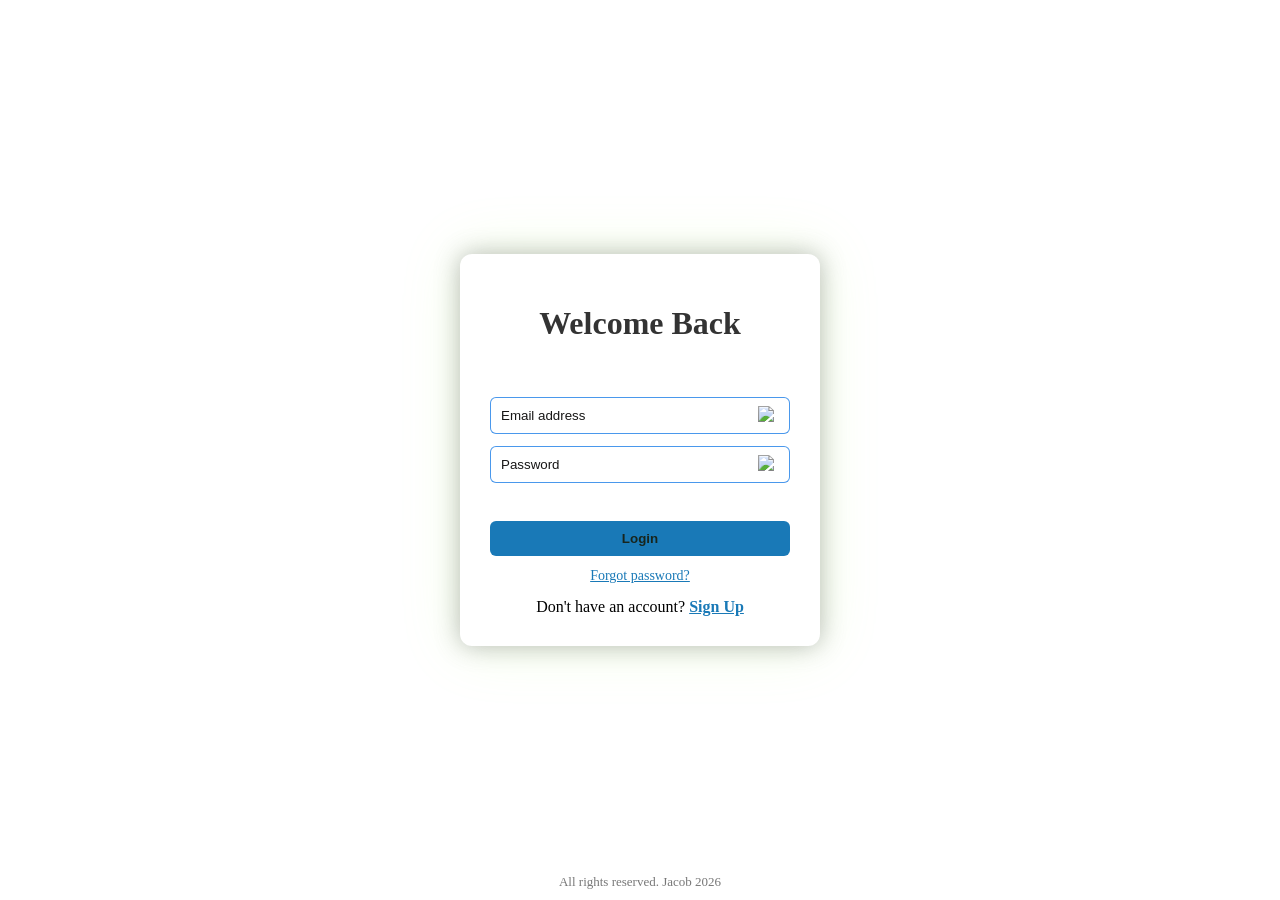
==== index.html @ 129a1da0 "Add files via upload" ====
<!DOCTYPE html>
<html>
<head>
    <meta name="viewport" content="width=device-width, initial-scale=1">
    <title>Login Page</title>
    <link rel="stylesheet" href="style.css">
</head>
<body>
    <div class="login">
        <h1>Welcome Back</h1>
        <p>Login to your account</p>

        <form id="loginForm">
            <div class="email-box">
              <input type="email" id="email" list="emailList" placeholder="Email address" autocomplete="email" required>
                <datalist id="emailList">
                    <option value="jacob@gmail.com">
                    <option value="maria@gmail.com">
                </datalist>
                <img class="icon-right no-click" src="https://cdn.jsdelivr.net/npm/lucide-static@0.452.0/icons/mail.svg" alt="email icon">
            </div>

            <div class="password-box">
                <input type="password" id="password" placeholder="Password" required>
                <img class="icon-right" id="eyeIcon" src="https://cdn.jsdelivr.net/npm/lucide-static@0.452.0/icons/eye.svg" alt="show password">
            </div>

            <p id="errorMsg"></p>

            <button type="submit">Login</button>
        </form>

        <a href="#">Forgot password?</a>

        <span>Don't have an account? <a href="signup.html" class="inline-link">Sign Up</a></span>
    </div>

    <footer>All rights reserved. Jacob 2026</footer>

    <script src="script.js"></script>
</body>
</html>
---- style.css ----
body {
  margin: 0;
  min-height: 100vh;    
  display: flex;
  flex-direction: column;
  justify-content: center;
  align-items: center;
  background: white;
  font-family: href('https://www.fontshare.com/fonts/stardom');
  color: white;
}

.login {
  width: 300px;
  padding: 30px;
  text-align: center;
  background: rgba(255, 255, 255, 0.06);
  border-radius: 12px;
  box-shadow: 0 0 25px rgba(102, 102, 102, 0.45098039215686275), 0 0 60px rgba(183, 255, 114, 0.2);
  transition: 0.7s;
}
.login:hover {
  transform: translateY(-2px) scale(1.02);
}

.login h1 {
  color: #333333;
}

.email-box,
.password-box {
  position: relative;
  margin-bottom: 12px;
}

.login input {
  width: 100%;
  padding: 10px 40px 10px 10px;  /* room on the right for the icon */
  margin: 0;
  border: 1px solid rgba(45, 135, 233, 0.8588235294117647);
  border-radius: 6px;
  background: #ffffff;
  color: hwb(0 8% 92%);
  box-sizing: border-box;
  transition: 0.3s;
  
}

.login input::placeholder {
  color: rgba(13, 11, 11, 0.9568627450980393);
}

.login input:focus {
  outline: none;
  border-color: #45a2cc;
  box-shadow: 0 0 8px #1979b7;
}

.login input::selection {
  background: #1979b7;
  color: #18251D;
}

.login button {
  width: 100%;
  padding: 10px;
  background: #1979b7;
  color: #18251D;
  font-weight: bold;
  border: none;
  border-radius: 6px;
  cursor: pointer;
  transition: 0.3s;
}

.login button:hover {
  background: white;
  box-shadow: 0 0 15px #1979b7;
  transform: translateY(-2px);
}

.login a {
  display: block;
  margin: 12px 0;
  font-size: 14px;
  color: #1979b7;
}

/* the icon, placed on the right side of its box */
.icon-right {
  position: absolute;
  top: 50%;
  right: 12px;
  transform: translateY(-50%);
  width: 20px;
  height: 20px;
  cursor: pointer;
}

.no-click {
  pointer-events: none;
}
input::-webkit-calendar-picker-indicator {
    display: none !important;
}

#errorMsg {
    color: #ff6666;          /* errors stay red so they are easy to notice */
    font-size: 13px;
    min-height: 16px;
    margin: 0 0 10px;
}

#msg {
    font-size: 13px;
    min-height: 16px;
    margin: 0 0 10px;
}

/* small links inside a line of text (not full-width like .login a) */
.login a.inline-link {
  display: inline;
    margin: 0;
    font-size: inherit;
    font-weight: bold;
    color: #1979b7;
}

.login span {
  display: block;
  margin-top: 14px;
  color: black
}

footer {
  position: fixed;
  bottom: 10px;
  font-size: 13px;
  color: rgba(28, 28, 28, 0.6);
}
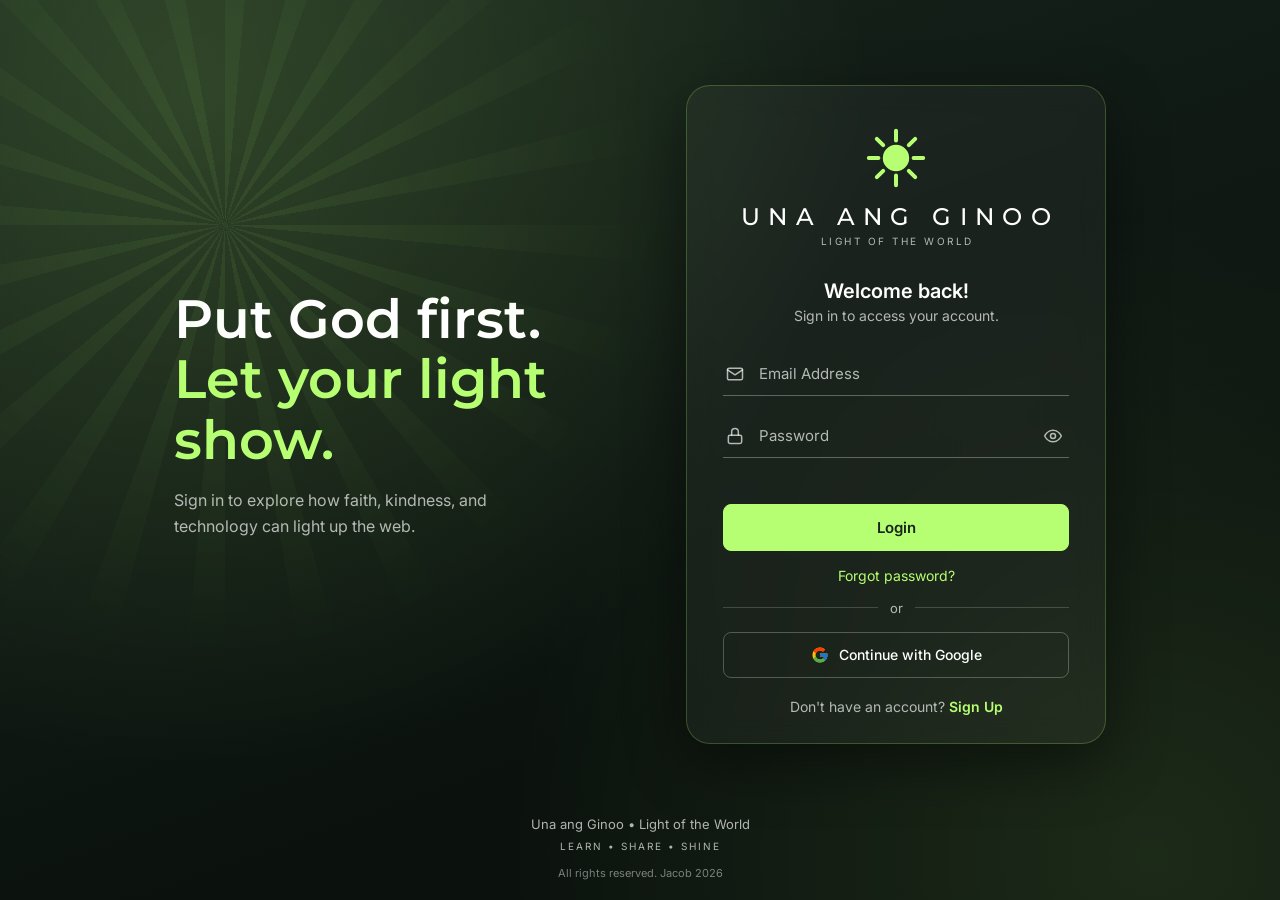
==== commit f99d3948: "Add files via upload" ====
--- a/index.html
+++ b/index.html
@@ -1,42 +1,85 @@
 <!DOCTYPE html>
-<html>
+<html lang="en">
 <head>
+    <meta charset="UTF-8">
     <meta name="viewport" content="width=device-width, initial-scale=1">
-    <title>Login Page</title>
+    <title>Login | Light in the Web</title>
+    <meta name="description" content="Log in to Light in the Web, a faith-centered website by Jacob.">
+    <meta name="theme-color" content="#18251D">
+    <link rel="icon" href="data:image/svg+xml,%3Csvg xmlns=%27http://www.w3.org/2000/svg%27 viewBox=%270 0 40 40%27%3E%3Crect width=%2740%27 height=%2740%27 rx=%278%27 fill=%27%2318251D%27/%3E%3Ccircle cx=%2720%27 cy=%2720%27 r=%277%27 fill=%27%23B7FF72%27/%3E%3Cpath d=%27M20 5v5M20 30v5M5 20h5M30 20h5M9 9l3 3M28 28l3 3M31 9l-3 3M12 28l-3 3%27 stroke=%27%23B7FF72%27 stroke-width=%272.5%27 stroke-linecap=%27round%27/%3E%3C/svg%3E">
+    <link rel="preconnect" href="https://fonts.googleapis.com">
+    <link href="https://fonts.googleapis.com/css2?family=Inter:wght@300;400;500;600&family=Montserrat:wght@500;600&display=swap" rel="stylesheet">
     <link rel="stylesheet" href="style.css">
 </head>
 <body>
+    <main class="stage">
+
+        <!-- slogan (shown on wide screens only) -->
+        <section class="slogan">
+            <h2>Put God first.<br><span>Let your light show.</span></h2>
+            <p>Sign in to explore how faith, kindness, and technology can light up the web.</p>
+        </section>
+
     <div class="login">
-        <h1>Welcome Back</h1>
-        <p>Login to your account</p>
+
+        <!-- logo: a small sun (light of the world) -->
+        <svg class="logo" viewBox="0 0 40 40" fill="none" stroke="currentColor" stroke-width="2.5" stroke-linecap="round">
+            <circle cx="20" cy="20" r="7" fill="currentColor"/>
+            <path d="M20 3v6M20 31v6M3 20h6M31 20h6M8 8l4 4M28 28l4 4M32 8l-4 4M12 28l-4 4"/>
+        </svg>
+        <div class="name">UNA ANG GINOO</div>
+        <div class="sub">LIGHT OF THE WORLD</div>
+
+        <h1>Welcome back!</h1>
+        <p class="intro">Sign in to access your account.</p>
 
         <form id="loginForm">
-            <div class="email-box">
-              <input type="email" id="email" list="emailList" placeholder="Email address" autocomplete="email" required>
+            <div class="field">
+                <svg class="field-icon" viewBox="0 0 24 24" fill="none" stroke="currentColor" stroke-width="1.8" stroke-linecap="round" stroke-linejoin="round"><rect x="3" y="5" width="18" height="14" rx="2"/><path d="m3 7 9 6 9-6"/></svg>
+                <input type="email" id="email" list="emailList" placeholder="Email Address" autocomplete="email" required>
                 <datalist id="emailList">
                     <option value="jacob@gmail.com">
                     <option value="maria@gmail.com">
                 </datalist>
-                <img class="icon-right no-click" src="https://cdn.jsdelivr.net/npm/lucide-static@0.452.0/icons/mail.svg" alt="email icon">
             </div>
 
-            <div class="password-box">
-                <input type="password" id="password" placeholder="Password" required>
-                <img class="icon-right" id="eyeIcon" src="https://cdn.jsdelivr.net/npm/lucide-static@0.452.0/icons/eye.svg" alt="show password">
+            <div class="field">
+                <svg class="field-icon" viewBox="0 0 24 24" fill="none" stroke="currentColor" stroke-width="1.8" stroke-linecap="round" stroke-linejoin="round"><rect x="4" y="11" width="16" height="10" rx="2"/><path d="M8 11V7a4 4 0 0 1 8 0v4"/></svg>
+                <input type="password" id="password" placeholder="Password" autocomplete="current-password" required>
+                <button type="button" class="eye" id="eyeIcon" aria-label="Show or hide password">
+                    <svg class="on" viewBox="0 0 24 24" fill="none" stroke="currentColor" stroke-width="1.8" stroke-linecap="round" stroke-linejoin="round"><path d="M2 12s3.5-7 10-7 10 7 10 7-3.5 7-10 7S2 12 2 12z"/><circle cx="12" cy="12" r="3"/></svg>
+                    <svg class="off" viewBox="0 0 24 24" fill="none" stroke="currentColor" stroke-width="1.8" stroke-linecap="round" stroke-linejoin="round"><path d="M3 3l18 18M10.6 6.1A9.9 9.9 0 0 1 12 5c6.5 0 10 7 10 7a17 17 0 0 1-3 3.9M6.6 6.6A17 17 0 0 0 2 12s3.5 7 10 7a9.7 9.7 0 0 0 4.4-1M9.9 9.9a3 3 0 0 0 4.2 4.2"/></svg>
+                </button>
             </div>
 
             <p id="errorMsg"></p>
 
-            <button type="submit">Login</button>
+            <button type="submit" class="btn-main">Login</button>
         </form>
 
         <a href="#">Forgot password?</a>
 
-        <span>Don't have an account? <a href="signup.html" class="inline-link">Sign Up</a></span>
+        <div class="or">or</div>
+
+        <button type="button" class="btn-ghost" id="googleBtn">
+            <svg viewBox="0 0 48 48"><path fill="#FFC107" d="M43.6 20.1H42V20H24v8h11.3C33.7 32.7 29.2 36 24 36c-6.6 0-12-5.4-12-12s5.4-12 12-12c3.1 0 5.8 1.2 7.9 3.1l5.7-5.7C34 6.1 29.3 4 24 4 12.9 4 4 12.9 4 24s8.9 20 20 20 20-8.9 20-20c0-1.3-.1-2.6-.4-3.9z"/><path fill="#FF3D00" d="M6.3 14.7l6.6 4.8C14.7 15.1 19 12 24 12c3.1 0 5.8 1.2 7.9 3.1l5.7-5.7C34 6.1 29.3 4 24 4 16.3 4 9.7 8.3 6.3 14.7z"/><path fill="#4CAF50" d="M24 44c5.2 0 9.9-2 13.4-5.2l-6.2-5.2C29.2 35.1 26.7 36 24 36c-5.2 0-9.6-3.3-11.3-7.9l-6.5 5C9.5 39.6 16.2 44 24 44z"/><path fill="#1976D2" d="M43.6 20.1H42V20H24v8h11.3c-.8 2.2-2.2 4.2-4.1 5.6l6.2 5.2C37 39.2 44 34 44 24c0-1.3-.1-2.6-.4-3.9z"/></svg>
+            Continue with Google
+        </button>
+
+        <span class="switch">Don't have an account? <a href="signup.html" class="inline-link">Sign Up</a></span>
+
     </div>
 
-    <footer>All rights reserved. Jacob 2026</footer>
+    </main>
+
+    <footer class="page-foot">
+        <div class="card-foot">
+            Una ang Ginoo &bull; Light of the World
+            <small>LEARN &bull; SHARE &bull; SHINE</small>
+        </div>
+        <p class="copy">All rights reserved. Jacob 2026</p>
+    </footer>
 
     <script src="script.js"></script>
 </body>
-</html>+</html>
--- a/style.css
+++ b/style.css
@@ -1,140 +1,320 @@
+/* ===== LOGIN + SIGN UP STYLE ===== */
+/* Change the colors here and the whole page changes */
+:root {
+  --bg: #0e1611;
+  --surface: #18251D;      /* Forest Graphite */
+  --accent: #B7FF72;       /* Acid Mint */
+  --text: #ffffff;
+  --muted: rgba(255, 255, 255, 0.68);
+  --border: rgba(183, 255, 114, 0.22);
+}
+
+* { box-sizing: border-box; }
+
 body {
   margin: 0;
-  min-height: 100vh;    
+  min-height: 100vh;
   display: flex;
+  justify-content: flex-start;   /* card is centered with margin:auto, footer sticks to the bottom */
+  align-items: center;
   flex-direction: column;
-  justify-content: center;
-  align-items: center;
-  background: white;
-  font-family: href('https://www.fontshare.com/fonts/stardom');
-  color: white;
-}
-
+  gap: 28px;
+  padding: 40px 16px 20px;
+  font-family: 'Inter', Arial, sans-serif;
+  color: var(--text);
+  background:
+    radial-gradient(circle at 15% 10%, rgba(183, 255, 114, 0.16), transparent 50%),
+    radial-gradient(circle at 90% 95%, rgba(183, 255, 114, 0.10), transparent 45%),
+    linear-gradient(160deg, #18251D, #0b120e 70%);
+  position: relative;
+  overflow-x: hidden;
+}
+
+/* big faint rays of light in the background */
+body::before {
+  content: "";
+  position: fixed;
+  left: -250px;
+  top: -250px;
+  width: 950px;
+  height: 950px;
+  border-radius: 50%;
+  background: repeating-conic-gradient(rgba(183, 255, 114, 0.07) 0 5deg, transparent 5deg 15deg);
+  -webkit-mask: radial-gradient(circle, #000 5%, transparent 68%);
+  mask: radial-gradient(circle, #000 5%, transparent 68%);
+  pointer-events: none;
+}
+
+/* the card */
 .login {
-  width: 300px;
-  padding: 30px;
+  position: relative;
+  margin: auto 0;
+  width: 100%;
+  max-width: 420px;
+  padding: 40px 36px 28px;
   text-align: center;
-  background: rgba(255, 255, 255, 0.06);
-  border-radius: 12px;
-  box-shadow: 0 0 25px rgba(102, 102, 102, 0.45098039215686275), 0 0 60px rgba(183, 255, 114, 0.2);
-  transition: 0.7s;
-}
-.login:hover {
-  transform: translateY(-2px) scale(1.02);
+  background: rgba(255, 255, 255, 0.04);
+  border: 1px solid var(--border);
+  border-radius: 24px;
+  backdrop-filter: blur(14px);
+  box-shadow: 0 20px 60px rgba(0, 0, 0, 0.45);
+}
+
+.logo { width: 64px; height: 64px; color: var(--accent); }
+
+.name {
+  margin-top: 8px;
+  padding-left: 0.35em;           /* balances the letter spacing */
+  font-family: 'Montserrat', sans-serif;
+  font-size: 24px;
+  font-weight: 500;
+  letter-spacing: 0.35em;
+}
+
+.sub {
+  margin-top: 4px;
+  padding-left: 0.25em;
+  font-size: 10px;
+  letter-spacing: 0.25em;
+  color: var(--muted);
 }
 
 .login h1 {
-  color: #333333;
-}
-
-.email-box,
-.password-box {
+  margin: 32px 0 4px;
+  font-size: 20px;
+  font-weight: 600;
+}
+
+.login p.intro {
+  margin: 0 0 28px;
+  font-size: 14px;
+  color: var(--muted);
+}
+
+/* input with an icon on the left (line style) */
+.field {
   position: relative;
-  margin-bottom: 12px;
-}
-
-.login input {
-  width: 100%;
-  padding: 10px 40px 10px 10px;  /* room on the right for the icon */
-  margin: 0;
-  border: 1px solid rgba(45, 135, 233, 0.8588235294117647);
-  border-radius: 6px;
-  background: #ffffff;
-  color: hwb(0 8% 92%);
-  box-sizing: border-box;
-  transition: 0.3s;
-  
-}
-
-.login input::placeholder {
-  color: rgba(13, 11, 11, 0.9568627450980393);
-}
-
-.login input:focus {
-  outline: none;
-  border-color: #45a2cc;
-  box-shadow: 0 0 8px #1979b7;
-}
-
-.login input::selection {
-  background: #1979b7;
-  color: #18251D;
-}
-
-.login button {
-  width: 100%;
-  padding: 10px;
-  background: #1979b7;
-  color: #18251D;
-  font-weight: bold;
-  border: none;
-  border-radius: 6px;
-  cursor: pointer;
-  transition: 0.3s;
-}
-
-.login button:hover {
-  background: white;
-  box-shadow: 0 0 15px #1979b7;
-  transform: translateY(-2px);
-}
-
-.login a {
-  display: block;
-  margin: 12px 0;
-  font-size: 14px;
-  color: #1979b7;
-}
-
-/* the icon, placed on the right side of its box */
-.icon-right {
+  margin-bottom: 18px;
+}
+
+.field-icon {
   position: absolute;
+  left: 2px;
   top: 50%;
-  right: 12px;
   transform: translateY(-50%);
   width: 20px;
   height: 20px;
+  color: var(--muted);
+  pointer-events: none;
+}
+
+.login input {
+  width: 100%;
+  padding: 12px 40px 12px 36px;
+  background: transparent;
+  border: none;
+  border-bottom: 1px solid rgba(255, 255, 255, 0.3);
+  color: var(--text);
+  font-size: 15px;
+  font-family: inherit;
+  outline: none;
+  transition: 0.3s;
+}
+
+.login input::placeholder { color: var(--muted); }
+.login input:focus { border-bottom-color: var(--accent); }
+
+/* keep browser autofill from turning the box white */
+.login input:-webkit-autofill {
+  -webkit-box-shadow: 0 0 0 100px #18251D inset;
+  -webkit-text-fill-color: #ffffff;
+}
+
+input::-webkit-calendar-picker-indicator { display: none !important; }
+
+/* show / hide password button */
+.eye {
+  position: absolute;
+  right: 0;
+  top: 50%;
+  transform: translateY(-50%);
+  width: 32px;
+  height: 32px;
+  padding: 0;
+  display: grid;
+  place-items: center;
+  background: none;
+  border: none;
+  color: var(--muted);
   cursor: pointer;
 }
-
-.no-click {
-  pointer-events: none;
-}
-input::-webkit-calendar-picker-indicator {
-    display: none !important;
-}
-
-#errorMsg {
-    color: #ff6666;          /* errors stay red so they are easy to notice */
-    font-size: 13px;
-    min-height: 16px;
-    margin: 0 0 10px;
-}
-
-#msg {
-    font-size: 13px;
-    min-height: 16px;
-    margin: 0 0 10px;
-}
-
-/* small links inside a line of text (not full-width like .login a) */
+.eye:hover { color: var(--accent); }
+.eye svg { width: 20px; height: 20px; }
+.eye .off { display: none; }
+.eye.show .on { display: none; }
+.eye.show .off { display: block; }
+
+/* buttons */
+.btn-main,
+.btn-ghost {
+  display: flex;
+  justify-content: center;
+  align-items: center;
+  gap: 10px;
+  width: 100%;
+  padding: 13px;
+  font-family: inherit;
+  font-size: 15px;
+  font-weight: 600;
+  border-radius: 8px;
+  cursor: pointer;
+  transition: 0.3s;
+}
+
+.btn-main {
+  background: var(--accent);
+  color: #18251D;
+  border: 1px solid var(--accent);
+}
+.btn-main:hover {
+  transform: translateY(-2px);
+  box-shadow: 0 8px 24px rgba(183, 255, 114, 0.3);
+}
+
+.btn-ghost {
+  background: transparent;
+  color: var(--text);
+  border: 1px solid rgba(255, 255, 255, 0.25);
+  font-weight: 500;
+  font-size: 14px;
+}
+.btn-ghost:hover { border-color: var(--accent); }
+.btn-ghost svg { width: 18px; height: 18px; }
+
+/* links */
+.login a {
+  display: block;
+  margin: 16px 0;
+  font-size: 14px;
+  color: var(--accent);
+  text-decoration: none;
+}
+.login a:hover { text-decoration: underline; }
+
 .login a.inline-link {
   display: inline;
-    margin: 0;
-    font-size: inherit;
-    font-weight: bold;
-    color: #1979b7;
-}
-
-.login span {
+  margin: 0;
+  font-weight: 600;
+}
+
+.login span.switch {
   display: block;
-  margin-top: 14px;
-  color: black
-}
-
-footer {
-  position: fixed;
-  bottom: 10px;
+  margin-top: 20px;
+  font-size: 14px;
+  color: var(--muted);
+}
+
+/* the "or" line */
+.or {
+  display: flex;
+  align-items: center;
+  gap: 12px;
+  margin: 4px 0 16px;
   font-size: 13px;
-  color: rgba(28, 28, 28, 0.6);
-}
+  color: var(--muted);
+}
+.or::before,
+.or::after {
+  content: "";
+  flex: 1;
+  height: 1px;
+  background: rgba(255, 255, 255, 0.18);
+}
+
+/* messages */
+#errorMsg {
+  min-height: 16px;
+  margin: 0 0 12px;
+  font-size: 13px;
+  color: #ff6666;       /* errors stay red so they are easy to notice */
+}
+#msg {
+  min-height: 16px;
+  margin: 0 0 12px;
+  font-size: 13px;
+}
+
+/* footer under the card */
+.page-foot {
+  width: 100%;
+  max-width: 420px;
+  text-align: center;
+}
+.card-foot {
+  margin-top: 0;
+  font-size: 13px;
+  color: var(--muted);
+}
+.card-foot small {
+  display: block;
+  margin-top: 8px;
+  font-size: 10px;
+  letter-spacing: 0.2em;
+}
+.copy {
+  margin: 14px 0 0;
+  font-size: 11px;
+  color: rgba(255, 255, 255, 0.45);
+}
+
+@media (max-width: 480px) {
+  .login { padding: 32px 22px 24px; }
+}
+
+/* ---------- KEYBOARD FOCUS + REDUCED MOTION ---------- */
+:focus-visible {
+  outline: 2px solid var(--accent);
+  outline-offset: 3px;
+}
+@media (prefers-reduced-motion: reduce) {
+  *, *::before, *::after {
+    transition: none !important;
+    animation: none !important;
+    scroll-behavior: auto !important;
+  }
+}
+
+/* ---------- LOGIN PAGE: slogan on the left (web only) ---------- */
+.stage {
+  display: flex;
+  align-items: center;
+  justify-content: center;
+  gap: 72px;
+  width: 100%;
+  max-width: 980px;
+  margin: auto 0;
+}
+.stage .login { margin: 0; flex: 0 0 420px; }
+
+.slogan { flex: 1; max-width: 440px; text-align: left; }
+.slogan h2 {
+  margin: 0 0 18px;
+  font-family: 'Montserrat', sans-serif;
+  font-size: clamp(36px, 4.4vw, 54px);
+  font-weight: 600;
+  line-height: 1.12;
+}
+.slogan h2 span { color: var(--accent); }
+.slogan p {
+  max-width: 340px;
+  margin: 0;
+  font-size: 16px;
+  line-height: 1.6;
+  color: var(--muted);
+}
+
+/* phones and small screens: card only */
+@media (max-width: 900px) {
+  .slogan { display: none; }
+  .stage .login { flex: 1 1 auto; }
+}
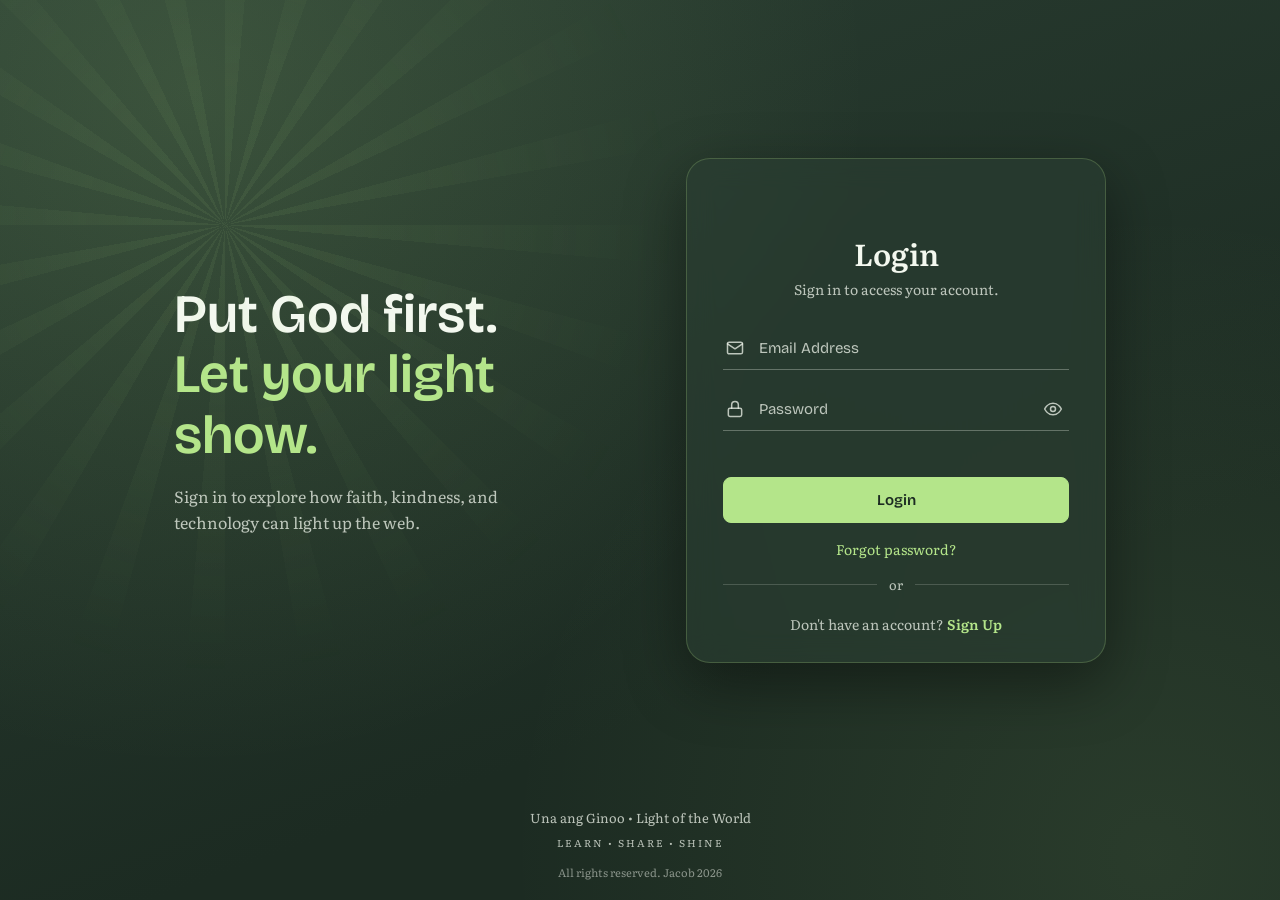
==== commit 3358a10a: "Add files via upload I uploaded the new version or the latest version of the website and with newly " ====
--- a/index.html
+++ b/index.html
@@ -8,7 +8,7 @@
     <meta name="theme-color" content="#18251D">
     <link rel="icon" href="data:image/svg+xml,%3Csvg xmlns=%27http://www.w3.org/2000/svg%27 viewBox=%270 0 40 40%27%3E%3Crect width=%2740%27 height=%2740%27 rx=%278%27 fill=%27%2318251D%27/%3E%3Ccircle cx=%2720%27 cy=%2720%27 r=%277%27 fill=%27%23B7FF72%27/%3E%3Cpath d=%27M20 5v5M20 30v5M5 20h5M30 20h5M9 9l3 3M28 28l3 3M31 9l-3 3M12 28l-3 3%27 stroke=%27%23B7FF72%27 stroke-width=%272.5%27 stroke-linecap=%27round%27/%3E%3C/svg%3E">
     <link rel="preconnect" href="https://fonts.googleapis.com">
-    <link href="https://fonts.googleapis.com/css2?family=Inter:wght@300;400;500;600&family=Montserrat:wght@500;600&display=swap" rel="stylesheet">
+    <link href="https://fonts.googleapis.com/css2?family=Bricolage+Grotesque:wght@500;700&family=Literata:ital,wght@0,400;0,600;1,400&display=swap" rel="stylesheet">
     <link rel="stylesheet" href="style.css">
 </head>
 <body>
@@ -21,16 +21,7 @@
         </section>
 
     <div class="login">
-
-        <!-- logo: a small sun (light of the world) -->
-        <svg class="logo" viewBox="0 0 40 40" fill="none" stroke="currentColor" stroke-width="2.5" stroke-linecap="round">
-            <circle cx="20" cy="20" r="7" fill="currentColor"/>
-            <path d="M20 3v6M20 31v6M3 20h6M31 20h6M8 8l4 4M28 28l4 4M32 8l-4 4M12 28l-4 4"/>
-        </svg>
-        <div class="name">UNA ANG GINOO</div>
-        <div class="sub">LIGHT OF THE WORLD</div>
-
-        <h1>Welcome back!</h1>
+        <h1 class="loginTitle">Login</h1>
         <p class="intro">Sign in to access your account.</p>
 
         <form id="loginForm">
@@ -57,15 +48,9 @@
             <button type="submit" class="btn-main">Login</button>
         </form>
 
-        <a href="#">Forgot password?</a>
+        <a href="#" id="forgotLink">Forgot password?</a>
 
         <div class="or">or</div>
-
-        <button type="button" class="btn-ghost" id="googleBtn">
-            <svg viewBox="0 0 48 48"><path fill="#FFC107" d="M43.6 20.1H42V20H24v8h11.3C33.7 32.7 29.2 36 24 36c-6.6 0-12-5.4-12-12s5.4-12 12-12c3.1 0 5.8 1.2 7.9 3.1l5.7-5.7C34 6.1 29.3 4 24 4 12.9 4 4 12.9 4 24s8.9 20 20 20 20-8.9 20-20c0-1.3-.1-2.6-.4-3.9z"/><path fill="#FF3D00" d="M6.3 14.7l6.6 4.8C14.7 15.1 19 12 24 12c3.1 0 5.8 1.2 7.9 3.1l5.7-5.7C34 6.1 29.3 4 24 4 16.3 4 9.7 8.3 6.3 14.7z"/><path fill="#4CAF50" d="M24 44c5.2 0 9.9-2 13.4-5.2l-6.2-5.2C29.2 35.1 26.7 36 24 36c-5.2 0-9.6-3.3-11.3-7.9l-6.5 5C9.5 39.6 16.2 44 24 44z"/><path fill="#1976D2" d="M43.6 20.1H42V20H24v8h11.3c-.8 2.2-2.2 4.2-4.1 5.6l6.2 5.2C37 39.2 44 34 44 24c0-1.3-.1-2.6-.4-3.9z"/></svg>
-            Continue with Google
-        </button>
-
         <span class="switch">Don't have an account? <a href="signup.html" class="inline-link">Sign Up</a></span>
 
     </div>
--- a/style.css
+++ b/style.css
@@ -1,12 +1,23 @@
 /* ===== LOGIN + SIGN UP STYLE ===== */
-/* Change the colors here and the whole page changes */
+/* COLOR PLAN (60-30-10)
+   60%  dominant  = --dominant  : page background (soft deep green)
+   30%  secondary = --secondary : the card, footer, autofill (lighter green)
+   10%  accent    = --accent    : buttons, links, focus lines, logo (fresh lime)
+   Change the colors here and the whole page changes */
 :root {
-  --bg: #0e1611;
-  --surface: #18251D;      /* Forest Graphite */
-  --accent: #B7FF72;       /* Acid Mint */
-  --text: #ffffff;
-  --muted: rgba(255, 255, 255, 0.68);
-  --border: rgba(183, 255, 114, 0.22);
+  --font-head: "Bricolage Grotesque", "Trebuchet MS", Arial, sans-serif;  /* headings, menu, buttons */
+  --font-body: "Literata", Georgia, "Times New Roman", serif;                /* paragraph text */
+
+  --dominant: #1c2b22;     /* 60% */
+  --secondary: #2a3e32;    /* 30% */
+  --accent: #b4e58a;       /* 10% */
+
+  --bg: var(--dominant);
+  --surface: var(--secondary);
+  --text: #f3f8ef;
+  --muted: rgba(243, 248, 239, 0.74);
+  --border: rgba(180, 229, 138, 0.22);
+  --ease: cubic-bezier(0.22, 0.8, 0.28, 1);
 }
 
 * { box-sizing: border-box; }
@@ -20,17 +31,26 @@
   flex-direction: column;
   gap: 28px;
   padding: 40px 16px 20px;
-  font-family: 'Inter', Arial, sans-serif;
+  font-family: var(--font-body);
   color: var(--text);
   background:
-    radial-gradient(circle at 15% 10%, rgba(183, 255, 114, 0.16), transparent 50%),
-    radial-gradient(circle at 90% 95%, rgba(183, 255, 114, 0.10), transparent 45%),
-    linear-gradient(160deg, #18251D, #0b120e 70%);
+    radial-gradient(circle at 15% 10%, rgba(180, 229, 138, 0.14), transparent 50%),
+    radial-gradient(circle at 90% 95%, rgba(180, 229, 138, 0.09), transparent 45%),
+    linear-gradient(160deg, var(--secondary), var(--dominant) 70%);
   position: relative;
   overflow-x: hidden;
 }
 
-/* big faint rays of light in the background */
+/* ---------- ANIMATIONS ---------- */
+@keyframes rise { from { opacity: 0; transform: translateY(28px); } }
+@keyframes fade { from { opacity: 0; } }
+@keyframes spin { to { transform: rotate(360deg); } }
+@keyframes glow {
+  0%, 100% { filter: drop-shadow(0 0 0 rgba(180, 229, 138, 0)); }
+  50%      { filter: drop-shadow(0 0 10px rgba(180, 229, 138, 0.55)); }
+}
+
+/* big faint rays of light in the background (turning very slowly) */
 body::before {
   content: "";
   position: fixed;
@@ -39,10 +59,11 @@
   width: 950px;
   height: 950px;
   border-radius: 50%;
-  background: repeating-conic-gradient(rgba(183, 255, 114, 0.07) 0 5deg, transparent 5deg 15deg);
+  background: repeating-conic-gradient(rgba(180, 229, 138, 0.07) 0 5deg, transparent 5deg 15deg);
   -webkit-mask: radial-gradient(circle, #000 5%, transparent 68%);
   mask: radial-gradient(circle, #000 5%, transparent 68%);
   pointer-events: none;
+  animation: spin 140s linear infinite;
 }
 
 /* the card */
@@ -53,19 +74,35 @@
   max-width: 420px;
   padding: 40px 36px 28px;
   text-align: center;
-  background: rgba(255, 255, 255, 0.04);
+  background: rgba(42, 62, 50, 0.6);
   border: 1px solid var(--border);
   border-radius: 24px;
   backdrop-filter: blur(14px);
-  box-shadow: 0 20px 60px rgba(0, 0, 0, 0.45);
-}
-
-.logo { width: 64px; height: 64px; color: var(--accent); }
+  box-shadow: 0 20px 60px rgba(0, 0, 0, 0.4);
+  animation: rise 0.9s var(--ease) backwards;
+}
+
+/* the things inside the card come in one by one */
+.login > * { animation: rise 0.7s var(--ease) backwards; }
+.login > :nth-child(1) { animation-delay: 0.10s; }
+.login > :nth-child(2) { animation-delay: 0.16s; }
+.login > :nth-child(3) { animation-delay: 0.22s; }
+.login > :nth-child(4) { animation-delay: 0.28s; }
+.login > :nth-child(5) { animation-delay: 0.34s; }
+.login > :nth-child(6) { animation-delay: 0.40s; }
+.login > :nth-child(7) { animation-delay: 0.46s; }
+.login > :nth-child(8) { animation-delay: 0.52s; }
+.login form .field { animation: rise 0.6s var(--ease) backwards; }
+.login form .field:nth-child(1) { animation-delay: 0.30s; }
+.login form .field:nth-child(2) { animation-delay: 0.38s; }
+.login form .field:nth-child(3) { animation-delay: 0.46s; }
+
+.logo { width: 64px; height: 64px; color: var(--accent); animation: glow 4s ease-in-out infinite; }
 
 .name {
   margin-top: 8px;
   padding-left: 0.35em;           /* balances the letter spacing */
-  font-family: 'Montserrat', sans-serif;
+  font-family: var(--font-head);
   font-size: 24px;
   font-weight: 500;
   letter-spacing: 0.35em;
@@ -81,7 +118,7 @@
 
 .login h1 {
   margin: 32px 0 4px;
-  font-size: 20px;
+  font-size: 30px;
   font-weight: 600;
 }
 
@@ -106,28 +143,33 @@
   height: 20px;
   color: var(--muted);
   pointer-events: none;
-}
+  transition: color 0.3s ease;
+}
+.field:focus-within .field-icon { color: var(--accent); }
 
 .login input {
   width: 100%;
   padding: 12px 40px 12px 36px;
   background: transparent;
   border: none;
-  border-bottom: 1px solid rgba(255, 255, 255, 0.3);
+  border-bottom: 1px solid rgba(243, 248, 239, 0.3);
   color: var(--text);
   font-size: 15px;
-  font-family: inherit;
+  font-family: var(--font-head);
   outline: none;
-  transition: 0.3s;
+  transition: border-color 0.3s ease, box-shadow 0.3s ease;
 }
 
 .login input::placeholder { color: var(--muted); }
-.login input:focus { border-bottom-color: var(--accent); }
+.login input:focus {
+  border-bottom-color: var(--accent);
+  box-shadow: 0 1px 0 var(--accent);
+}
 
 /* keep browser autofill from turning the box white */
 .login input:-webkit-autofill {
-  -webkit-box-shadow: 0 0 0 100px #18251D inset;
-  -webkit-text-fill-color: #ffffff;
+  -webkit-box-shadow: 0 0 0 100px #2a3e32 inset;
+  -webkit-text-fill-color: #f3f8ef;
 }
 
 input::-webkit-calendar-picker-indicator { display: none !important; }
@@ -147,8 +189,9 @@
   border: none;
   color: var(--muted);
   cursor: pointer;
-}
-.eye:hover { color: var(--accent); }
+  transition: color 0.3s ease, transform 0.3s var(--ease);
+}
+.eye:hover { color: var(--accent); transform: translateY(-50%) scale(1.15); }
 .eye svg { width: 20px; height: 20px; }
 .eye .off { display: none; }
 .eye.show .on { display: none; }
@@ -163,28 +206,29 @@
   gap: 10px;
   width: 100%;
   padding: 13px;
-  font-family: inherit;
+  font-family: var(--font-head);
   font-size: 15px;
   font-weight: 600;
   border-radius: 8px;
   cursor: pointer;
-  transition: 0.3s;
+  transition: transform 0.3s var(--ease), box-shadow 0.3s ease, border-color 0.3s ease;
 }
 
 .btn-main {
   background: var(--accent);
-  color: #18251D;
+  color: #1c2b22;
   border: 1px solid var(--accent);
 }
 .btn-main:hover {
-  transform: translateY(-2px);
-  box-shadow: 0 8px 24px rgba(183, 255, 114, 0.3);
-}
+  transform: translateY(-3px);
+  box-shadow: 0 10px 26px rgba(180, 229, 138, 0.3);
+}
+.btn-main:active { transform: translateY(0) scale(0.98); }
 
 .btn-ghost {
   background: transparent;
   color: var(--text);
-  border: 1px solid rgba(255, 255, 255, 0.25);
+  border: 1px solid rgba(243, 248, 239, 0.25);
   font-weight: 500;
   font-size: 14px;
 }
@@ -198,8 +242,9 @@
   font-size: 14px;
   color: var(--accent);
   text-decoration: none;
-}
-.login a:hover { text-decoration: underline; }
+  transition: opacity 0.3s ease;
+}
+.login a:hover { text-decoration: underline; opacity: 0.85; }
 
 .login a.inline-link {
   display: inline;
@@ -228,7 +273,7 @@
   content: "";
   flex: 1;
   height: 1px;
-  background: rgba(255, 255, 255, 0.18);
+  background: rgba(243, 248, 239, 0.18);
 }
 
 /* messages */
@@ -236,7 +281,7 @@
   min-height: 16px;
   margin: 0 0 12px;
   font-size: 13px;
-  color: #ff6666;       /* errors stay red so they are easy to notice */
+  color: #ff7a7a;       /* errors stay red so they are easy to notice */
 }
 #msg {
   min-height: 16px;
@@ -249,6 +294,7 @@
   width: 100%;
   max-width: 420px;
   text-align: center;
+  animation: fade 1.2s ease 0.7s backwards;
 }
 .card-foot {
   margin-top: 0;
@@ -264,7 +310,7 @@
 .copy {
   margin: 14px 0 0;
   font-size: 11px;
-  color: rgba(255, 255, 255, 0.45);
+  color: rgba(243, 248, 239, 0.5);
 }
 
 @media (max-width: 480px) {
@@ -296,10 +342,10 @@
 }
 .stage .login { margin: 0; flex: 0 0 420px; }
 
-.slogan { flex: 1; max-width: 440px; text-align: left; }
+.slogan { flex: 1; max-width: 440px; text-align: left; animation: rise 1s var(--ease) 0.1s backwards; }
 .slogan h2 {
   margin: 0 0 18px;
-  font-family: 'Montserrat', sans-serif;
+  font-family: var(--font-head);
   font-size: clamp(36px, 4.4vw, 54px);
   font-weight: 600;
   line-height: 1.12;
